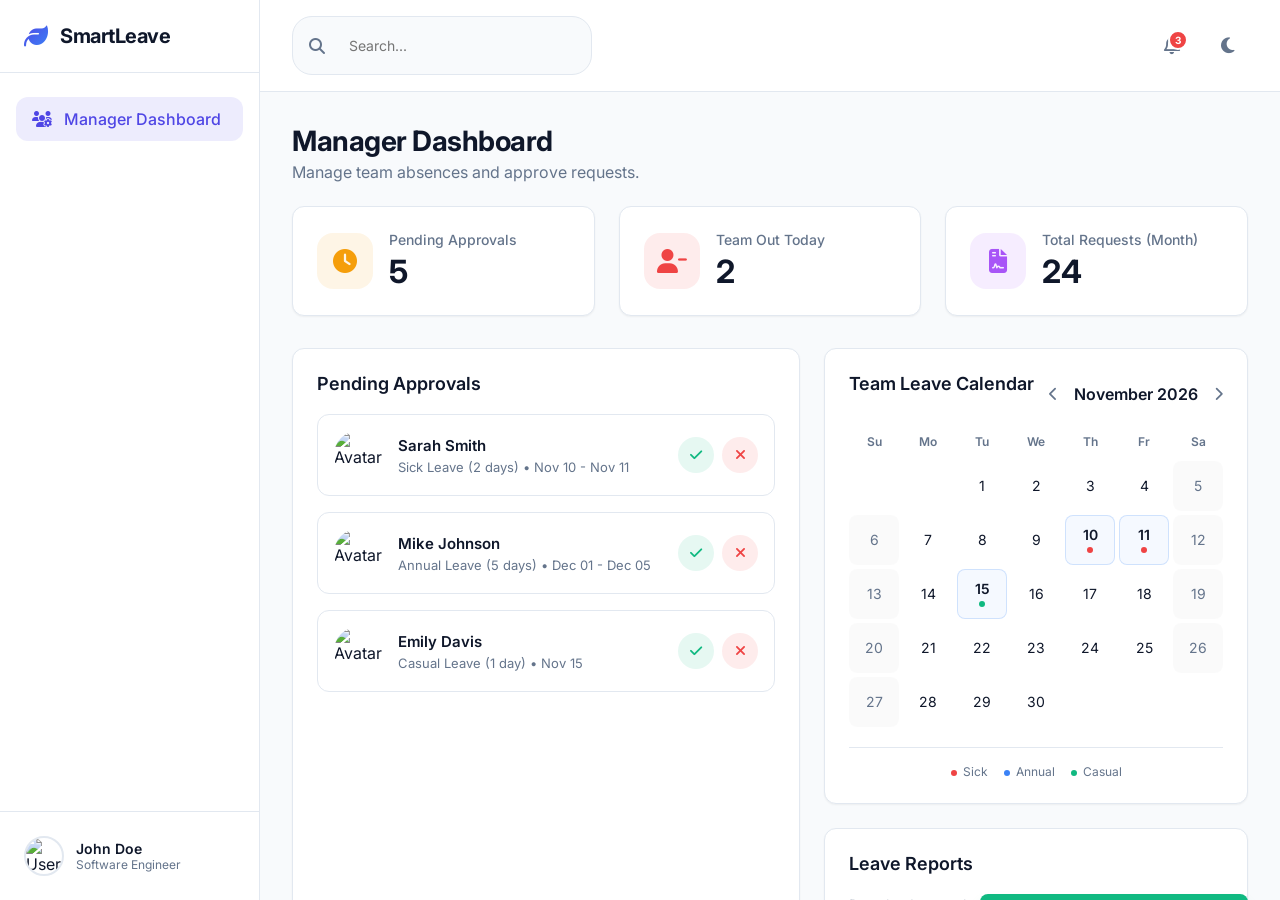
==== index.html @ ad815239 "removed the enployee dashboard" ====
<!DOCTYPE html>
<html lang="en">
<head>
    <meta charset="UTF-8">
    <meta name="viewport" content="width=device-width, initial-scale=1.0">
    <title>Smart Leave Management</title>
    <link href="https://fonts.googleapis.com/css2?family=Inter:wght@300;400;500;600;700&display=swap" rel="stylesheet">
    <link rel="stylesheet" href="https://cdnjs.cloudflare.com/ajax/libs/font-awesome/6.4.0/css/all.min.css">
    <link href="style.css" rel="stylesheet">
</head>
<body>
    <div class="app-container">
        <!-- Sidebar Navigation -->
        <nav class="sidebar">
            <div class="sidebar-header">
                <i class="fa-solid fa-leaf logo-icon"></i>
                <h2>SmartLeave</h2>
            </div>
            <ul class="nav-links">
                <li class="active" data-target="manager-view">
                    <a href="#"><i class="fa-solid fa-users-gear"></i> Manager Dashboard</a>
                </li>
            </ul>
            <div class="user-profile">
                <img src="https://ui-avatars.com/api/?name=John+Doe&background=0D8ABC&color=fff" alt="User Avatar">
                <div class="user-info">
                    <h4>John Doe</h4>
                    <p>Software Engineer</p>
                </div>
            </div>
        </nav>

        <!-- Main Content Area -->
        <main class="main-content">
            <!-- Header -->
            <header class="top-header">
                <div class="search-bar">
                    <i class="fa-solid fa-search"></i>
                    <input type="text" placeholder="Search...">
                </div>
                <div class="header-actions">
                    <button class="icon-btn"><i class="fa-regular fa-bell"></i><span class="badge">3</span></button>
                    <button class="icon-btn theme-toggle" id="theme-toggle"><i class="fa-solid fa-moon"></i></button>
                </div>
            </header>

            <!-- Manager View -->
            <section id="manager-view" class="view-section active">
                <div class="page-title">
                    <h1>Manager Dashboard</h1>
                    <p>Manage team absences and approve requests.</p>
                </div>

                <!-- Stats summary -->
                <div class="balance-cards manager-stats">
                    <div class="card balance-card">
                        <div class="card-icon orange"><i class="fa-solid fa-clock"></i></div>
                        <div class="card-details">
                            <h3>Pending Approvals</h3>
                            <span class="number-stat">5</span>
                        </div>
                    </div>
                    <div class="card balance-card">
                        <div class="card-icon red"><i class="fa-solid fa-user-minus"></i></div>
                        <div class="card-details">
                            <h3>Team Out Today</h3>
                            <span class="number-stat">2</span>
                        </div>
                    </div>
                    <div class="card balance-card">
                        <div class="card-icon purple"><i class="fa-solid fa-file-contract"></i></div>
                        <div class="card-details">
                            <h3>Total Requests (Month)</h3>
                            <span class="number-stat">24</span>
                        </div>
                    </div>
                </div>

                <div class="dashboard-grid manager-grid">
                    <!-- Pending Approvals List -->
                    <div class="card approvals-card">
                        <h2>Pending Approvals</h2>
                        <ul class="approval-list">
                            <li class="approval-item">
                                <div class="requester-info">
                                    <img src="https://ui-avatars.com/api/?name=Sarah+Smith&background=F39C12&color=fff" alt="Avatar">
                                    <div>
                                        <h4>Sarah Smith</h4>
                                        <p>Sick Leave (2 days) • Nov 10 - Nov 11</p>
                                    </div>
                                </div>
                                <div class="action-buttons">
                                    <button class="btn btn-success btn-icon"><i class="fa-solid fa-check"></i></button>
                                    <button class="btn btn-danger btn-icon"><i class="fa-solid fa-xmark"></i></button>
                                </div>
                            </li>
                            <li class="approval-item">
                                <div class="requester-info">
                                    <img src="https://ui-avatars.com/api/?name=Mike+Johnson&background=9B59B6&color=fff" alt="Avatar">
                                    <div>
                                        <h4>Mike Johnson</h4>
                                        <p>Annual Leave (5 days) • Dec 01 - Dec 05</p>
                                    </div>
                                </div>
                                <div class="action-buttons">
                                    <button class="btn btn-success btn-icon"><i class="fa-solid fa-check"></i></button>
                                    <button class="btn btn-danger btn-icon"><i class="fa-solid fa-xmark"></i></button>
                                </div>
                            </li>
                            <li class="approval-item">
                                <div class="requester-info">
                                    <img src="https://ui-avatars.com/api/?name=Emily+Davis&background=E74C3C&color=fff" alt="Avatar">
                                    <div>
                                        <h4>Emily Davis</h4>
                                        <p>Casual Leave (1 day) • Nov 15</p>
                                    </div>
                                </div>
                                <div class="action-buttons">
                                    <button class="btn btn-success btn-icon"><i class="fa-solid fa-check"></i></button>
                                    <button class="btn btn-danger btn-icon"><i class="fa-solid fa-xmark"></i></button>
                                </div>
                            </li>
                        </ul>
                    </div>

                    <!-- Team Calendar & Reports -->
                    <div class="right-column">
                        <!-- Calendar Widget -->
                        <div class="card calendar-card">
                            <div class="card-header">
                                <h2>Team Leave Calendar</h2>
                                <div class="calendar-nav">
                                    <button><i class="fa-solid fa-chevron-left"></i></button>
                                    <span>November 2026</span>
                                    <button><i class="fa-solid fa-chevron-right"></i></button>
                                </div>
                            </div>
                            <div class="calendar-grid">
                                <div class="day-name">Su</div><div class="day-name">Mo</div><div class="day-name">Tu</div>
                                <div class="day-name">We</div><div class="day-name">Th</div><div class="day-name">Fr</div><div class="day-name">Sa</div>
                                <!-- Empty starting days -->
                                <div class="day empty"></div><div class="day empty"></div>
                                <!-- Dates (mocked) -->
                                <div class="day">1</div><div class="day">2</div><div class="day">3</div><div class="day">4</div><div class="day weekend">5</div><div class="day weekend">6</div>
                                <div class="day">7</div><div class="day">8</div><div class="day">9</div>
                                <div class="day has-leave" title="Sarah Smith (Sick)">10<span class="dot red"></span></div>
                                <div class="day has-leave" title="Sarah Smith (Sick)">11<span class="dot red"></span></div>
                                <div class="day weekend">12</div><div class="day weekend">13</div>
                                <div class="day">14</div>
                                <div class="day has-leave" title="Emily Davis (Casual)">15<span class="dot green"></span></div>
                                <div class="day">16</div><div class="day">17</div><div class="day">18</div><div class="day weekend">19</div><div class="day weekend">20</div>
                                <div class="day">21</div><div class="day">22</div><div class="day">23</div><div class="day">24</div><div class="day">25</div><div class="day weekend">26</div><div class="day weekend">27</div>
                                <div class="day">28</div><div class="day">29</div><div class="day">30</div>
                            </div>
                            <div class="calendar-legend">
                                <div><span class="dot red"></span> Sick</div>
                                <div><span class="dot blue"></span> Annual</div>
                                <div><span class="dot green"></span> Casual</div>
                            </div>
                        </div>

                        <!-- Reports Download -->
                        <div class="card reports-card">
                            <h2>Leave Reports</h2>
                            <p class="text-muted">Download team absence records for HR and payroll processing.</p>
                            <div class="report-actions">
                                <button class="btn btn-outline"><i class="fa-solid fa-download"></i> Current Month (CSV)</button>
                                <button class="btn btn-outline"><i class="fa-solid fa-file-pdf"></i> Annual Summary (PDF)</button>
                            </div>
                        </div>
                    </div>
                </div>
            </section>
        </main>
    </div>

    <!-- Notification Toast -->
    <div id="toast" class="toast">
        <div class="toast-content">
            <i class="fa-solid fa-circle-check"></i>
            <span class="toast-message">Leave request submitted!</span>
        </div>
    </div>

    <script src="script.js"></script>
</body>
</html>
---- style.css ----
:root {
    /* Color Palette - Light Mode */
    --primary: #4F46E5; /* Indigo */
    --primary-hover: #4338CA;
    --secondary: #10B981; /* Emerald */
    --bg-main: #F8FAFC; /* Slate 50 */
    --bg-card: #FFFFFF;
    --bg-sidebar: #FFFFFF;
    --text-main: #0F172A; /* Slate 900 */
    --text-muted: #64748B; /* Slate 500 */
    --border-color: #E2E8F0; /* Slate 200 */
    
    /* Semantic Colors */
    --success: #10B981;
    --warning: #F59E0B;
    --danger: #EF4444;
    --info: #3B82F6;

    /* Shadows & Transitions */
    --shadow-sm: 0 1px 2px 0 rgb(0 0 0 / 0.05);
    --shadow-md: 0 4px 6px -1px rgb(0 0 0 / 0.1), 0 2px 4px -2px rgb(0 0 0 / 0.1);
    --shadow-lg: 0 10px 15px -3px rgb(0 0 0 / 0.1), 0 4px 6px -4px rgb(0 0 0 / 0.1);
    --transition: all 0.3s cubic-bezier(0.4, 0, 0.2, 1);
    
    /* Metrics */
    --sidebar-width: 260px;
    --border-radius: 12px;
}

[data-theme="dark"] {
    --bg-main: #0F172A; /* Slate 900 */
    --bg-card: #1E293B; /* Slate 800 */
    --bg-sidebar: #1E293B;
    --text-main: #F8FAFC;
    --text-muted: #94A3B8;
    --border-color: #334155; /* Slate 700 */
    --shadow-md: 0 4px 6px -1px rgb(0 0 0 / 0.3);
}

* {
    margin: 0;
    padding: 0;
    box-sizing: border-box;
    font-family: 'Inter', sans-serif;
}

body {
    background-color: var(--bg-main);
    color: var(--text-main);
    transition: background-color var(--transition), color var(--transition);
    overflow-x: hidden;
}

/* Layout */
.app-container {
    display: flex;
    height: 100vh;
}

/* Sidebar */
.sidebar {
    width: var(--sidebar-width);
    background-color: var(--bg-sidebar);
    border-right: 1px solid var(--border-color);
    display: flex;
    flex-direction: column;
    transition: var(--transition);
    z-index: 10;
}

.sidebar-header {
    padding: 24px;
    display: flex;
    align-items: center;
    gap: 12px;
    border-bottom: 1px solid var(--border-color);
}

.logo-icon {
    font-size: 24px;
    color: var(--primary);
    background: linear-gradient(135deg, var(--primary), var(--info));
    -webkit-background-clip: text;
    -webkit-text-fill-color: transparent;
}

.sidebar-header h2 {
    font-size: 20px;
    font-weight: 700;
    letter-spacing: -0.5px;
}

.nav-links {
    list-style: none;
    padding: 24px 16px;
    flex: 1;
}

.nav-links li {
    margin-bottom: 8px;
}

.nav-links a {
    display: flex;
    align-items: center;
    gap: 12px;
    padding: 12px 16px;
    color: var(--text-muted);
    text-decoration: none;
    border-radius: var(--border-radius);
    font-weight: 500;
    transition: var(--transition);
}

.nav-links li.active a,
.nav-links a:hover {
    background-color: rgba(79, 70, 229, 0.1);
    color: var(--primary);
}

.user-profile {
    padding: 24px;
    border-top: 1px solid var(--border-color);
    display: flex;
    align-items: center;
    gap: 12px;
}

.user-profile img {
    width: 40px;
    height: 40px;
    border-radius: 50%;
    object-fit: cover;
    border: 2px solid var(--border-color);
}

.user-info h4 {
    font-size: 14px;
    font-weight: 600;
}

.user-info p {
    font-size: 12px;
    color: var(--text-muted);
}

/* Main Content Area */
.main-content {
    flex: 1;
    display: flex;
    flex-direction: column;
    overflow-y: auto;
}

/* Header */
.top-header {
    background-color: var(--bg-card);
    padding: 16px 32px;
    display: flex;
    justify-content: space-between;
    align-items: center;
    border-bottom: 1px solid var(--border-color);
    position: sticky;
    top: 0;
    z-index: 5;
}

.search-bar {
    display: flex;
    align-items: center;
    background-color: var(--bg-main);
    padding: 8px 16px;
    border-radius: 20px;
    width: 300px;
    border: 1px solid var(--border-color);
    transition: var(--transition);
}

.search-bar:focus-within {
    border-color: var(--primary);
    box-shadow: 0 0 0 3px rgba(79, 70, 229, 0.1);
}

.search-bar i {
    color: var(--text-muted);
    margin-right: 8px;
}

.search-bar input {
    border: none;
    background: none;
    outline: none;
    width: 100%;
    color: var(--text-main);
}

.header-actions {
    display: flex;
    gap: 16px;
}

.icon-btn {
    background: none;
    border: none;
    color: var(--text-muted);
    font-size: 18px;
    cursor: pointer;
    position: relative;
    width: 40px;
    height: 40px;
    border-radius: 50%;
    transition: var(--transition);
    display: flex;
    justify-content: center;
    align-items: center;
}

.icon-btn:hover {
    background-color: var(--bg-main);
    color: var(--text-main);
}

.badge {
    position: absolute;
    top: 4px;
    right: 4px;
    background-color: var(--danger);
    color: white;
    font-size: 10px;
    font-weight: 700;
    padding: 2px 5px;
    border-radius: 10px;
    border: 2px solid var(--bg-card);
}

/* Sections */
.view-section {
    display: none;
    padding: 32px;
    animation: fadeIn 0.4s ease-out;
}

.view-section.active {
    display: block;
}

@keyframes fadeIn {
    from { opacity: 0; transform: translateY(10px); }
    to { opacity: 1; transform: translateY(0); }
}

.page-title {
    margin-bottom: 24px;
}

.page-title h1 {
    font-size: 28px;
    font-weight: 700;
    margin-bottom: 4px;
    letter-spacing: -0.5px;
}

.page-title p {
    color: var(--text-muted);
}

/* Cards */
.card {
    background-color: var(--bg-card);
    border-radius: var(--border-radius);
    border: 1px solid var(--border-color);
    box-shadow: var(--shadow-sm);
    padding: 24px;
    transition: var(--transition);
}

.card:hover {
    box-shadow: var(--shadow-md);
    transform: translateY(-2px);
}

/* Balance Cards */
.balance-cards {
    display: grid;
    grid-template-columns: repeat(auto-fit, minmax(280px, 1fr));
    gap: 24px;
    margin-bottom: 32px;
}

.balance-card {
    display: flex;
    align-items: center;
    gap: 16px;
}

.card-icon {
    width: 56px;
    height: 56px;
    border-radius: 16px;
    display: flex;
    justify-content: center;
    align-items: center;
    font-size: 24px;
}

.card-icon.blue { background-color: rgba(59, 130, 246, 0.1); color: #3B82F6; }
.card-icon.red { background-color: rgba(239, 68, 68, 0.1); color: #EF4444; }
.card-icon.green { background-color: rgba(16, 185, 129, 0.1); color: #10B981; }
.card-icon.orange { background-color: rgba(245, 158, 11, 0.1); color: #F59E0B; }
.card-icon.purple { background-color: rgba(168, 85, 247, 0.1); color: #A855F7; }

.card-details h3 {
    font-size: 14px;
    color: var(--text-muted);
    font-weight: 500;
    margin-bottom: 4px;
}

.flex-row {
    display: flex;
    align-items: baseline;
    gap: 6px;
}

.days-left {
    font-size: 28px;
    font-weight: 700;
    color: var(--text-main);
}

.days-left span {
    font-size: 14px;
    font-weight: 500;
    color: var(--text-muted);
}

.total-days {
    color: var(--text-muted);
    font-size: 14px;
}

/* Dashboard Grid */
.dashboard-grid {
    display: grid;
    grid-template-columns: 1fr 2fr;
    gap: 24px;
}

.manager-grid {
    grid-template-columns: 1.2fr 1fr;
}

.right-column {
    display: flex;
    flex-direction: column;
    gap: 24px;
}

/* Forms */
.form-group {
    margin-bottom: 16px;
}

.form-row {
    display: flex;
    gap: 16px;
}

.form-group.half {
    flex: 1;
}

label {
    display: block;
    font-size: 14px;
    font-weight: 500;
    margin-bottom: 8px;
    color: var(--text-main);
}

input, select, textarea {
    width: 100%;
    padding: 12px 16px;
    border-radius: 8px;
    border: 1px solid var(--border-color);
    background-color: var(--bg-main);
    color: var(--text-main);
    font-size: 14px;
    transition: var(--transition);
}

input:focus, select:focus, textarea:focus {
    outline: none;
    border-color: var(--primary);
    box-shadow: 0 0 0 3px rgba(79, 70, 229, 0.1);
}

.btn {
    padding: 12px 24px;
    border-radius: 8px;
    font-size: 14px;
    font-weight: 600;
    cursor: pointer;
    transition: var(--transition);
    border: none;
    display: inline-flex;
    align-items: center;
    justify-content: center;
    gap: 8px;
}

.btn-primary {
    background-color: var(--primary);
    color: white;
    width: 100%;
}

.btn-primary:hover {
    background-color: var(--primary-hover);
    transform: translateY(-1px);
    box-shadow: 0 4px 12px rgba(79, 70, 229, 0.2);
}

.btn-outline {
    background-color: transparent;
    border: 1px solid var(--border-color);
    color: var(--text-main);
}

.btn-outline:hover {
    background-color: var(--bg-main);
    border-color: var(--text-muted);
}

.btn-sm {
    padding: 6px 12px;
    font-size: 12px;
}

.btn-icon {
    width: 36px;
    height: 36px;
    padding: 0;
    border-radius: 50%;
}

.btn-success { background-color: rgba(16, 185, 129, 0.1); color: var(--success); }
.btn-success:hover { background-color: var(--success); color: white; }

.btn-danger { background-color: rgba(239, 68, 68, 0.1); color: var(--danger); }
.btn-danger:hover { background-color: var(--danger); color: white; }

/* Tables */
.card-header {
    display: flex;
    justify-content: space-between;
    align-items: center;
    margin-bottom: 20px;
}

.card-header h2, .card h2 {
    font-size: 18px;
    font-weight: 600;
    margin-bottom: 20px;
}

.table-container {
    overflow-x: auto;
}

.data-table {
    width: 100%;
    border-collapse: collapse;
}

.data-table th, .data-table td {
    padding: 14px 16px;
    text-align: left;
    border-bottom: 1px solid var(--border-color);
}

.data-table th {
    font-size: 12px;
    font-weight: 600;
    color: var(--text-muted);
    text-transform: uppercase;
    letter-spacing: 0.5px;
}

.data-table td {
    font-size: 14px;
}

.data-table tr:hover td {
    background-color: var(--bg-main);
}

.data-table tr:last-child td {
    border-bottom: none;
}

.type-indicator {
    display: inline-block;
    width: 8px;
    height: 8px;
    border-radius: 50%;
    margin-right: 8px;
}

.type-indicator.blue { background-color: #3B82F6; }
.type-indicator.green { background-color: #10B981; }
.type-indicator.red { background-color: #EF4444; }

.status-badge {
    padding: 6px 12px;
    border-radius: 20px;
    font-size: 12px;
    font-weight: 600;
}

.status-badge.approved {
    background-color: rgba(16, 185, 129, 0.1);
    color: var(--success);
}

.status-badge.pending {
    background-color: rgba(245, 158, 11, 0.1);
    color: var(--warning);
}

.status-badge.rejected {
    background-color: rgba(239, 68, 68, 0.1);
    color: var(--danger);
}

/* Manager Stats */
.number-stat {
    font-size: 32px;
    font-weight: 700;
    color: var(--text-main);
}

/* Approvals List */
.approval-list {
    list-style: none;
    display: flex;
    flex-direction: column;
    gap: 16px;
}

.approval-item {
    display: flex;
    justify-content: space-between;
    align-items: center;
    padding: 16px;
    border: 1px solid var(--border-color);
    border-radius: var(--border-radius);
    transition: var(--transition);
}

.approval-item:hover {
    border-color: var(--primary);
    background-color: var(--bg-main);
}

.requester-info {
    display: flex;
    align-items: center;
    gap: 16px;
}

.requester-info img {
    width: 48px;
    height: 48px;
    border-radius: 50%;
}

.requester-info h4 {
    font-size: 15px;
    font-weight: 600;
    margin-bottom: 4px;
}

.requester-info p {
    font-size: 13px;
    color: var(--text-muted);
}

.action-buttons {
    display: flex;
    gap: 8px;
}

/* Calendar */
.calendar-nav {
    display: flex;
    align-items: center;
    gap: 16px;
    font-weight: 600;
}

.calendar-nav button {
    background: none;
    border: none;
    color: var(--text-muted);
    cursor: pointer;
    font-size: 14px;
}

.calendar-grid {
    display: grid;
    grid-template-columns: repeat(7, 1fr);
    gap: 4px;
    text-align: center;
    margin-bottom: 20px;
}

.day-name {
    font-size: 12px;
    font-weight: 600;
    color: var(--text-muted);
    padding-bottom: 8px;
}

.day {
    aspect-ratio: 1;
    display: flex;
    flex-direction: column;
    justify-content: center;
    align-items: center;
    font-size: 14px;
    border-radius: 8px;
    cursor: pointer;
    transition: var(--transition);
    border: 1px solid transparent;
}

.day.empty {
    cursor: default;
}

.day:not(.empty):hover {
    background-color: var(--bg-main);
    border-color: var(--border-color);
}

.day.weekend {
    color: var(--text-muted);
    background-color: rgba(0,0,0,0.02);
}

[data-theme="dark"] .day.weekend {
    background-color: rgba(255,255,255,0.02);
}

.day.has-leave {
    background-color: rgba(59, 130, 246, 0.05);
    border-color: rgba(59, 130, 246, 0.2);
    font-weight: 600;
    position: relative;
}

.dot {
    width: 6px;
    height: 6px;
    border-radius: 50%;
    margin-top: 4px;
}

.dot.red { background-color: var(--danger); }
.dot.blue { background-color: var(--info); }
.dot.green { background-color: var(--success); }

.calendar-legend {
    display: flex;
    gap: 16px;
    font-size: 12px;
    color: var(--text-muted);
    justify-content: center;
    padding-top: 16px;
    border-top: 1px solid var(--border-color);
}

.calendar-legend div {
    display: flex;
    align-items: center;
    gap: 6px;
}

/* Reports */
.report-actions {
    display: flex;
    gap: 16px;
    margin-top: 20px;
}

.report-actions .btn {
    flex: 1;
}

.text-muted {
    color: var(--text-muted);
    font-size: 14px;
    line-height: 1.5;
}

/* Toast */
.toast {
    position: fixed;
    bottom: 32px;
    right: 32px;
    background-color: #10B981;
    color: white;
    padding: 16px 24px;
    border-radius: 8px;
    box-shadow: 0 10px 15px -3px rgba(16, 185, 129, 0.3);
    transform: translateY(150%);
    transition: transform 0.3s cubic-bezier(0.68, -0.55, 0.265, 1.55);
    z-index: 1000;
}

.toast.show {
    transform: translateY(0);
}

.toast-content {
    display: flex;
    align-items: center;
    gap: 12px;
    font-weight: 500;
}

/* Responsive */
@media (max-width: 1024px) {
    .dashboard-grid, .manager-grid {
        grid-template-columns: 1fr;
    }
}

@media (max-width: 768px) {
    .sidebar {
        position: absolute;
        transform: translateX(-100%);
    }
    .app-container {
        flex-direction: column;
    }
    .main-content {
        width: 100%;
    }
}
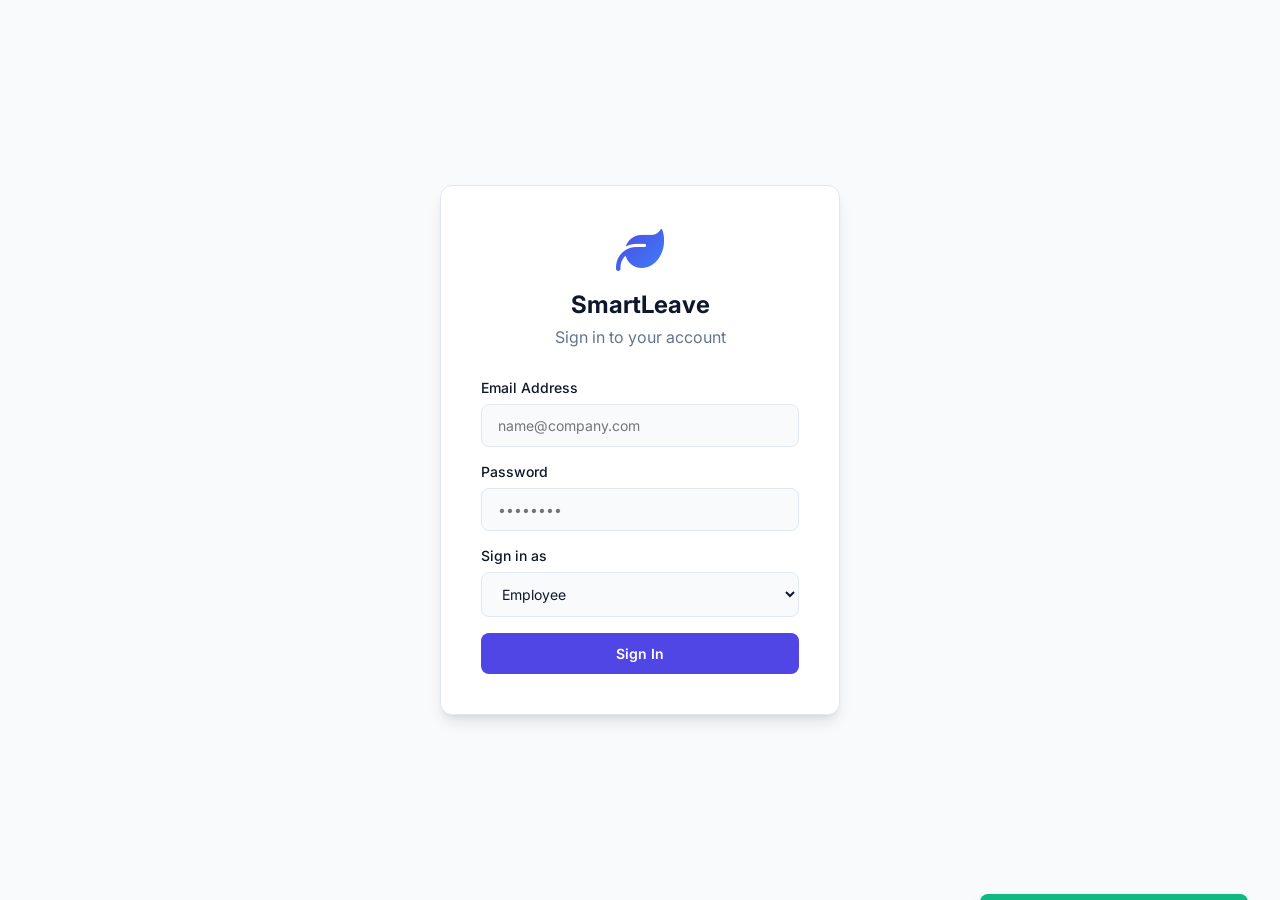
==== commit 5eb60d75: "commit login" ====
--- a/index.html
+++ b/index.html
@@ -1,5 +1,6 @@
 <!DOCTYPE html>
 <html lang="en">
+
 <head>
     <meta charset="UTF-8">
     <meta name="viewport" content="width=device-width, initial-scale=1.0">
@@ -8,8 +9,38 @@
     <link rel="stylesheet" href="https://cdnjs.cloudflare.com/ajax/libs/font-awesome/6.4.0/css/all.min.css">
     <link href="style.css" rel="stylesheet">
 </head>
+
 <body>
-    <div class="app-container">
+    <!-- Login Page -->
+    <div id="auth-wrapper" class="auth-wrapper">
+        <div class="auth-card">
+            <div class="auth-header">
+                <i class="fa-solid fa-leaf logo-icon"></i>
+                <h2>SmartLeave</h2>
+                <p>Sign in to your account</p>
+            </div>
+            <form id="login-form">
+                <div class="form-group">
+                    <label for="email">Email Address</label>
+                    <input type="email" id="email" placeholder="name@company.com" required>
+                </div>
+                <div class="form-group">
+                    <label for="password">Password</label>
+                    <input type="password" id="password" placeholder="••••••••" required>
+                </div>
+                <div class="form-group">
+                    <label for="role">Sign in as</label>
+                    <select id="role" required>
+                        <option value="employee">Employee</option>
+                        <option value="manager">Manager</option>
+                    </select>
+                </div>
+                <button type="submit" class="btn btn-primary">Sign In</button>
+            </form>
+        </div>
+    </div>
+
+    <div class="app-container" id="app-wrapper" style="display: none;">
         <!-- Sidebar Navigation -->
         <nav class="sidebar">
             <div class="sidebar-header">
@@ -17,16 +48,23 @@
                 <h2>SmartLeave</h2>
             </div>
             <ul class="nav-links">
-                <li class="active" data-target="manager-view">
+                <li id="nav-employee" data-target="employee-view" style="display: none;">
+                    <a href="#"><i class="fa-solid fa-user"></i> Employee Dashboard</a>
+                </li>
+                <li id="nav-manager" data-target="manager-view" style="display: none;">
                     <a href="#"><i class="fa-solid fa-users-gear"></i> Manager Dashboard</a>
                 </li>
             </ul>
             <div class="user-profile">
-                <img src="https://ui-avatars.com/api/?name=John+Doe&background=0D8ABC&color=fff" alt="User Avatar">
+                <img src="https://ui-avatars.com/api/?name=User&background=0D8ABC&color=fff" alt="User Avatar"
+                    id="user-avatar">
+
                 <div class="user-info">
-                    <h4>John Doe</h4>
-                    <p>Software Engineer</p>
-                </div>
+                    <h4 id="user-name">User Name</h4>
+                    <p id="user-role">Role</p>
+                </div>
+                <button class="icon-btn" id="logout-btn" title="Logout"><i
+                        class="fa-solid fa-right-from-bracket"></i></button>
             </div>
         </nav>
 
@@ -44,8 +82,120 @@
                 </div>
             </header>
 
+            <!-- Employee View -->
+            <section id="employee-view" class="view-section">
+                <div class="page-title">
+                    <h1>Employee Dashboard</h1>
+                    <p>Overview of your leave balances and history.</p>
+                </div>
+
+                <!-- Stats summary -->
+                <div class="balance-cards">
+                    <div class="card balance-card">
+                        <div class="card-icon green"><i class="fa-solid fa-plane"></i></div>
+                        <div class="card-details">
+                            <h3>Annual Leave</h3>
+                            <div class="flex-row">
+                                <span class="days-left">12<span>d</span></span>
+                                <span class="total-days">/ 20</span>
+                            </div>
+                        </div>
+                    </div>
+                    <div class="card balance-card">
+                        <div class="card-icon red"><i class="fa-solid fa-briefcase-medical"></i></div>
+                        <div class="card-details">
+                            <h3>Sick Leave</h3>
+                            <div class="flex-row">
+                                <span class="days-left">5<span>d</span></span>
+                                <span class="total-days">/ 10</span>
+                            </div>
+                        </div>
+                    </div>
+                    <div class="card balance-card">
+                        <div class="card-icon blue"><i class="fa-solid fa-mug-hot"></i></div>
+                        <div class="card-details">
+                            <h3>Casual Leave</h3>
+                            <div class="flex-row">
+                                <span class="days-left">3<span>d</span></span>
+                                <span class="total-days">/ 5</span>
+                            </div>
+                        </div>
+                    </div>
+                </div>
+
+                <div class="dashboard-grid">
+                    <!-- Apply Leave Form -->
+                    <div class="card apply-card">
+                        <h2>Apply Leave</h2>
+                        <form id="apply-leave-form">
+                            <div class="form-group">
+                                <label for="leave-type">Leave Type</label>
+                                <select id="leave-type" required>
+                                    <option value="Annual">Annual Leave</option>
+                                    <option value="Sick">Sick Leave</option>
+                                    <option value="Casual">Casual Leave</option>
+                                </select>
+                            </div>
+                            <div class="form-row">
+                                <div class="form-group half">
+                                    <label for="date-from">From</label>
+                                    <input type="date" id="date-from" required>
+                                </div>
+                                <div class="form-group half">
+                                    <label for="date-to">To</label>
+                                    <input type="date" id="date-to" required>
+                                </div>
+                            </div>
+                            <div class="form-group">
+                                <label for="leave-reason">Reason</label>
+                                <textarea id="leave-reason" rows="3" placeholder="Brief reason for leave..."
+                                    required></textarea>
+                            </div>
+                            <button type="submit" class="btn btn-primary">Submit Application</button>
+                        </form>
+                    </div>
+
+                    <!-- Leave History -->
+                    <div class="card history-card">
+                        <h2>Leave History</h2>
+                        <div class="table-container">
+                            <table class="data-table">
+                                <thead>
+                                    <tr>
+                                        <th>Type</th>
+                                        <th>Duration</th>
+                                        <th>Dates</th>
+                                        <th>Status</th>
+                                    </tr>
+                                </thead>
+                                <tbody>
+                                    <tr>
+                                        <td><span class="type-indicator green"></span> Annual</td>
+                                        <td>2 days</td>
+                                        <td>Oct 15 - Oct 16, 2026</td>
+                                        <td><span class="status-badge approved">Approved</span></td>
+                                    </tr>
+                                    <tr>
+                                        <td><span class="type-indicator red"></span> Sick</td>
+                                        <td>1 day</td>
+                                        <td>Sep 05, 2026</td>
+                                        <td><span class="status-badge approved">Approved</span></td>
+                                    </tr>
+                                    <tr>
+                                        <td><span class="type-indicator blue"></span> Casual</td>
+                                        <td>3 days</td>
+                                        <td>Aug 20 - Aug 22, 2026</td>
+                                        <td><span class="status-badge rejected">Rejected</span></td>
+                                    </tr>
+                                </tbody>
+                            </table>
+                        </div>
+                    </div>
+                </div>
+            </section>
+
             <!-- Manager View -->
-            <section id="manager-view" class="view-section active">
+            <section id="manager-view" class="view-section">
                 <div class="page-title">
                     <h1>Manager Dashboard</h1>
                     <p>Manage team absences and approve requests.</p>
@@ -83,7 +233,8 @@
                         <ul class="approval-list">
                             <li class="approval-item">
                                 <div class="requester-info">
-                                    <img src="https://ui-avatars.com/api/?name=Sarah+Smith&background=F39C12&color=fff" alt="Avatar">
+                                    <img src="https://ui-avatars.com/api/?name=Sarah+Smith&background=F39C12&color=fff"
+                                        alt="Avatar">
                                     <div>
                                         <h4>Sarah Smith</h4>
                                         <p>Sick Leave (2 days) • Nov 10 - Nov 11</p>
@@ -96,7 +247,8 @@
                             </li>
                             <li class="approval-item">
                                 <div class="requester-info">
-                                    <img src="https://ui-avatars.com/api/?name=Mike+Johnson&background=9B59B6&color=fff" alt="Avatar">
+                                    <img src="https://ui-avatars.com/api/?name=Mike+Johnson&background=9B59B6&color=fff"
+                                        alt="Avatar">
                                     <div>
                                         <h4>Mike Johnson</h4>
                                         <p>Annual Leave (5 days) • Dec 01 - Dec 05</p>
@@ -109,7 +261,8 @@
                             </li>
                             <li class="approval-item">
                                 <div class="requester-info">
-                                    <img src="https://ui-avatars.com/api/?name=Emily+Davis&background=E74C3C&color=fff" alt="Avatar">
+                                    <img src="https://ui-avatars.com/api/?name=Emily+Davis&background=E74C3C&color=fff"
+                                        alt="Avatar">
                                     <div>
                                         <h4>Emily Davis</h4>
                                         <p>Casual Leave (1 day) • Nov 15</p>
@@ -136,21 +289,50 @@
                                 </div>
                             </div>
                             <div class="calendar-grid">
-                                <div class="day-name">Su</div><div class="day-name">Mo</div><div class="day-name">Tu</div>
-                                <div class="day-name">We</div><div class="day-name">Th</div><div class="day-name">Fr</div><div class="day-name">Sa</div>
+                                <div class="day-name">Su</div>
+                                <div class="day-name">Mo</div>
+                                <div class="day-name">Tu</div>
+                                <div class="day-name">We</div>
+                                <div class="day-name">Th</div>
+                                <div class="day-name">Fr</div>
+                                <div class="day-name">Sa</div>
                                 <!-- Empty starting days -->
-                                <div class="day empty"></div><div class="day empty"></div>
+                                <div class="day empty"></div>
+                                <div class="day empty"></div>
                                 <!-- Dates (mocked) -->
-                                <div class="day">1</div><div class="day">2</div><div class="day">3</div><div class="day">4</div><div class="day weekend">5</div><div class="day weekend">6</div>
-                                <div class="day">7</div><div class="day">8</div><div class="day">9</div>
-                                <div class="day has-leave" title="Sarah Smith (Sick)">10<span class="dot red"></span></div>
-                                <div class="day has-leave" title="Sarah Smith (Sick)">11<span class="dot red"></span></div>
-                                <div class="day weekend">12</div><div class="day weekend">13</div>
+                                <div class="day">1</div>
+                                <div class="day">2</div>
+                                <div class="day">3</div>
+                                <div class="day">4</div>
+                                <div class="day weekend">5</div>
+                                <div class="day weekend">6</div>
+                                <div class="day">7</div>
+                                <div class="day">8</div>
+                                <div class="day">9</div>
+                                <div class="day has-leave" title="Sarah Smith (Sick)">10<span class="dot red"></span>
+                                </div>
+                                <div class="day has-leave" title="Sarah Smith (Sick)">11<span class="dot red"></span>
+                                </div>
+                                <div class="day weekend">12</div>
+                                <div class="day weekend">13</div>
                                 <div class="day">14</div>
-                                <div class="day has-leave" title="Emily Davis (Casual)">15<span class="dot green"></span></div>
-                                <div class="day">16</div><div class="day">17</div><div class="day">18</div><div class="day weekend">19</div><div class="day weekend">20</div>
-                                <div class="day">21</div><div class="day">22</div><div class="day">23</div><div class="day">24</div><div class="day">25</div><div class="day weekend">26</div><div class="day weekend">27</div>
-                                <div class="day">28</div><div class="day">29</div><div class="day">30</div>
+                                <div class="day has-leave" title="Emily Davis (Casual)">15<span
+                                        class="dot green"></span></div>
+                                <div class="day">16</div>
+                                <div class="day">17</div>
+                                <div class="day">18</div>
+                                <div class="day weekend">19</div>
+                                <div class="day weekend">20</div>
+                                <div class="day">21</div>
+                                <div class="day">22</div>
+                                <div class="day">23</div>
+                                <div class="day">24</div>
+                                <div class="day">25</div>
+                                <div class="day weekend">26</div>
+                                <div class="day weekend">27</div>
+                                <div class="day">28</div>
+                                <div class="day">29</div>
+                                <div class="day">30</div>
                             </div>
                             <div class="calendar-legend">
                                 <div><span class="dot red"></span> Sick</div>
@@ -164,8 +346,10 @@
                             <h2>Leave Reports</h2>
                             <p class="text-muted">Download team absence records for HR and payroll processing.</p>
                             <div class="report-actions">
-                                <button class="btn btn-outline"><i class="fa-solid fa-download"></i> Current Month (CSV)</button>
-                                <button class="btn btn-outline"><i class="fa-solid fa-file-pdf"></i> Annual Summary (PDF)</button>
+                                <button class="btn btn-outline"><i class="fa-solid fa-download"></i> Current Month
+                                    (CSV)</button>
+                                <button class="btn btn-outline"><i class="fa-solid fa-file-pdf"></i> Annual Summary
+                                    (PDF)</button>
                             </div>
                         </div>
                     </div>
@@ -184,4 +368,5 @@
 
     <script src="script.js"></script>
 </body>
-</html>
+
+</html>
--- a/style.css
+++ b/style.css
@@ -1,15 +1,21 @@
 :root {
     /* Color Palette - Light Mode */
-    --primary: #4F46E5; /* Indigo */
+    --primary: #4F46E5;
+    /* Indigo */
     --primary-hover: #4338CA;
-    --secondary: #10B981; /* Emerald */
-    --bg-main: #F8FAFC; /* Slate 50 */
+    --secondary: #10B981;
+    /* Emerald */
+    --bg-main: #F8FAFC;
+    /* Slate 50 */
     --bg-card: #FFFFFF;
     --bg-sidebar: #FFFFFF;
-    --text-main: #0F172A; /* Slate 900 */
-    --text-muted: #64748B; /* Slate 500 */
-    --border-color: #E2E8F0; /* Slate 200 */
-    
+    --text-main: #0F172A;
+    /* Slate 900 */
+    --text-muted: #64748B;
+    /* Slate 500 */
+    --border-color: #E2E8F0;
+    /* Slate 200 */
+
     /* Semantic Colors */
     --success: #10B981;
     --warning: #F59E0B;
@@ -21,19 +27,22 @@
     --shadow-md: 0 4px 6px -1px rgb(0 0 0 / 0.1), 0 2px 4px -2px rgb(0 0 0 / 0.1);
     --shadow-lg: 0 10px 15px -3px rgb(0 0 0 / 0.1), 0 4px 6px -4px rgb(0 0 0 / 0.1);
     --transition: all 0.3s cubic-bezier(0.4, 0, 0.2, 1);
-    
+
     /* Metrics */
     --sidebar-width: 260px;
     --border-radius: 12px;
 }
 
 [data-theme="dark"] {
-    --bg-main: #0F172A; /* Slate 900 */
-    --bg-card: #1E293B; /* Slate 800 */
+    --bg-main: #0F172A;
+    /* Slate 900 */
+    --bg-card: #1E293B;
+    /* Slate 800 */
     --bg-sidebar: #1E293B;
     --text-main: #F8FAFC;
     --text-muted: #94A3B8;
-    --border-color: #334155; /* Slate 700 */
+    --border-color: #334155;
+    /* Slate 700 */
     --shadow-md: 0 4px 6px -1px rgb(0 0 0 / 0.3);
 }
 
@@ -57,6 +66,47 @@
     height: 100vh;
 }
 
+/* Auth Wrapper */
+.auth-wrapper {
+    display: flex;
+    justify-content: center;
+    align-items: center;
+    height: 100vh;
+    width: 100vw;
+    background-color: var(--bg-main);
+    padding: 24px;
+}
+
+.auth-card {
+    background-color: var(--bg-card);
+    border-radius: var(--border-radius);
+    padding: 40px;
+    width: 100%;
+    max-width: 400px;
+    box-shadow: var(--shadow-lg);
+    border: 1px solid var(--border-color);
+}
+
+.auth-header {
+    text-align: center;
+    margin-bottom: 32px;
+}
+
+.auth-header .logo-icon {
+    font-size: 48px;
+    margin-bottom: 16px;
+}
+
+.auth-header h2 {
+    font-size: 24px;
+    font-weight: 700;
+    margin-bottom: 8px;
+}
+
+.auth-header p {
+    color: var(--text-muted);
+}
+
 /* Sidebar */
 .sidebar {
     width: var(--sidebar-width);
@@ -81,6 +131,7 @@
     color: var(--primary);
     background: linear-gradient(135deg, var(--primary), var(--info));
     -webkit-background-clip: text;
+    background-clip: text;
     -webkit-text-fill-color: transparent;
 }
 
@@ -245,8 +296,15 @@
 }
 
 @keyframes fadeIn {
-    from { opacity: 0; transform: translateY(10px); }
-    to { opacity: 1; transform: translateY(0); }
+    from {
+        opacity: 0;
+        transform: translateY(10px);
+    }
+
+    to {
+        opacity: 1;
+        transform: translateY(0);
+    }
 }
 
 .page-title {
@@ -303,11 +361,30 @@
     font-size: 24px;
 }
 
-.card-icon.blue { background-color: rgba(59, 130, 246, 0.1); color: #3B82F6; }
-.card-icon.red { background-color: rgba(239, 68, 68, 0.1); color: #EF4444; }
-.card-icon.green { background-color: rgba(16, 185, 129, 0.1); color: #10B981; }
-.card-icon.orange { background-color: rgba(245, 158, 11, 0.1); color: #F59E0B; }
-.card-icon.purple { background-color: rgba(168, 85, 247, 0.1); color: #A855F7; }
+.card-icon.blue {
+    background-color: rgba(59, 130, 246, 0.1);
+    color: #3B82F6;
+}
+
+.card-icon.red {
+    background-color: rgba(239, 68, 68, 0.1);
+    color: #EF4444;
+}
+
+.card-icon.green {
+    background-color: rgba(16, 185, 129, 0.1);
+    color: #10B981;
+}
+
+.card-icon.orange {
+    background-color: rgba(245, 158, 11, 0.1);
+    color: #F59E0B;
+}
+
+.card-icon.purple {
+    background-color: rgba(168, 85, 247, 0.1);
+    color: #A855F7;
+}
 
 .card-details h3 {
     font-size: 14px;
@@ -378,7 +455,9 @@
     color: var(--text-main);
 }
 
-input, select, textarea {
+input,
+select,
+textarea {
     width: 100%;
     padding: 12px 16px;
     border-radius: 8px;
@@ -389,7 +468,9 @@
     transition: var(--transition);
 }
 
-input:focus, select:focus, textarea:focus {
+input:focus,
+select:focus,
+textarea:focus {
     outline: none;
     border-color: var(--primary);
     box-shadow: 0 0 0 3px rgba(79, 70, 229, 0.1);
@@ -444,11 +525,25 @@
     border-radius: 50%;
 }
 
-.btn-success { background-color: rgba(16, 185, 129, 0.1); color: var(--success); }
-.btn-success:hover { background-color: var(--success); color: white; }
-
-.btn-danger { background-color: rgba(239, 68, 68, 0.1); color: var(--danger); }
-.btn-danger:hover { background-color: var(--danger); color: white; }
+.btn-success {
+    background-color: rgba(16, 185, 129, 0.1);
+    color: var(--success);
+}
+
+.btn-success:hover {
+    background-color: var(--success);
+    color: white;
+}
+
+.btn-danger {
+    background-color: rgba(239, 68, 68, 0.1);
+    color: var(--danger);
+}
+
+.btn-danger:hover {
+    background-color: var(--danger);
+    color: white;
+}
 
 /* Tables */
 .card-header {
@@ -458,7 +553,8 @@
     margin-bottom: 20px;
 }
 
-.card-header h2, .card h2 {
+.card-header h2,
+.card h2 {
     font-size: 18px;
     font-weight: 600;
     margin-bottom: 20px;
@@ -473,7 +569,8 @@
     border-collapse: collapse;
 }
 
-.data-table th, .data-table td {
+.data-table th,
+.data-table td {
     padding: 14px 16px;
     text-align: left;
     border-bottom: 1px solid var(--border-color);
@@ -507,9 +604,17 @@
     margin-right: 8px;
 }
 
-.type-indicator.blue { background-color: #3B82F6; }
-.type-indicator.green { background-color: #10B981; }
-.type-indicator.red { background-color: #EF4444; }
+.type-indicator.blue {
+    background-color: #3B82F6;
+}
+
+.type-indicator.green {
+    background-color: #10B981;
+}
+
+.type-indicator.red {
+    background-color: #EF4444;
+}
 
 .status-badge {
     padding: 6px 12px;
@@ -646,11 +751,11 @@
 
 .day.weekend {
     color: var(--text-muted);
-    background-color: rgba(0,0,0,0.02);
+    background-color: rgba(0, 0, 0, 0.02);
 }
 
 [data-theme="dark"] .day.weekend {
-    background-color: rgba(255,255,255,0.02);
+    background-color: rgba(255, 255, 255, 0.02);
 }
 
 .day.has-leave {
@@ -667,9 +772,17 @@
     margin-top: 4px;
 }
 
-.dot.red { background-color: var(--danger); }
-.dot.blue { background-color: var(--info); }
-.dot.green { background-color: var(--success); }
+.dot.red {
+    background-color: var(--danger);
+}
+
+.dot.blue {
+    background-color: var(--info);
+}
+
+.dot.green {
+    background-color: var(--success);
+}
 
 .calendar-legend {
     display: flex;
@@ -732,7 +845,9 @@
 
 /* Responsive */
 @media (max-width: 1024px) {
-    .dashboard-grid, .manager-grid {
+
+    .dashboard-grid,
+    .manager-grid {
         grid-template-columns: 1fr;
     }
 }
@@ -742,10 +857,12 @@
         position: absolute;
         transform: translateX(-100%);
     }
+
     .app-container {
         flex-direction: column;
     }
+
     .main-content {
         width: 100%;
     }
-}
+}
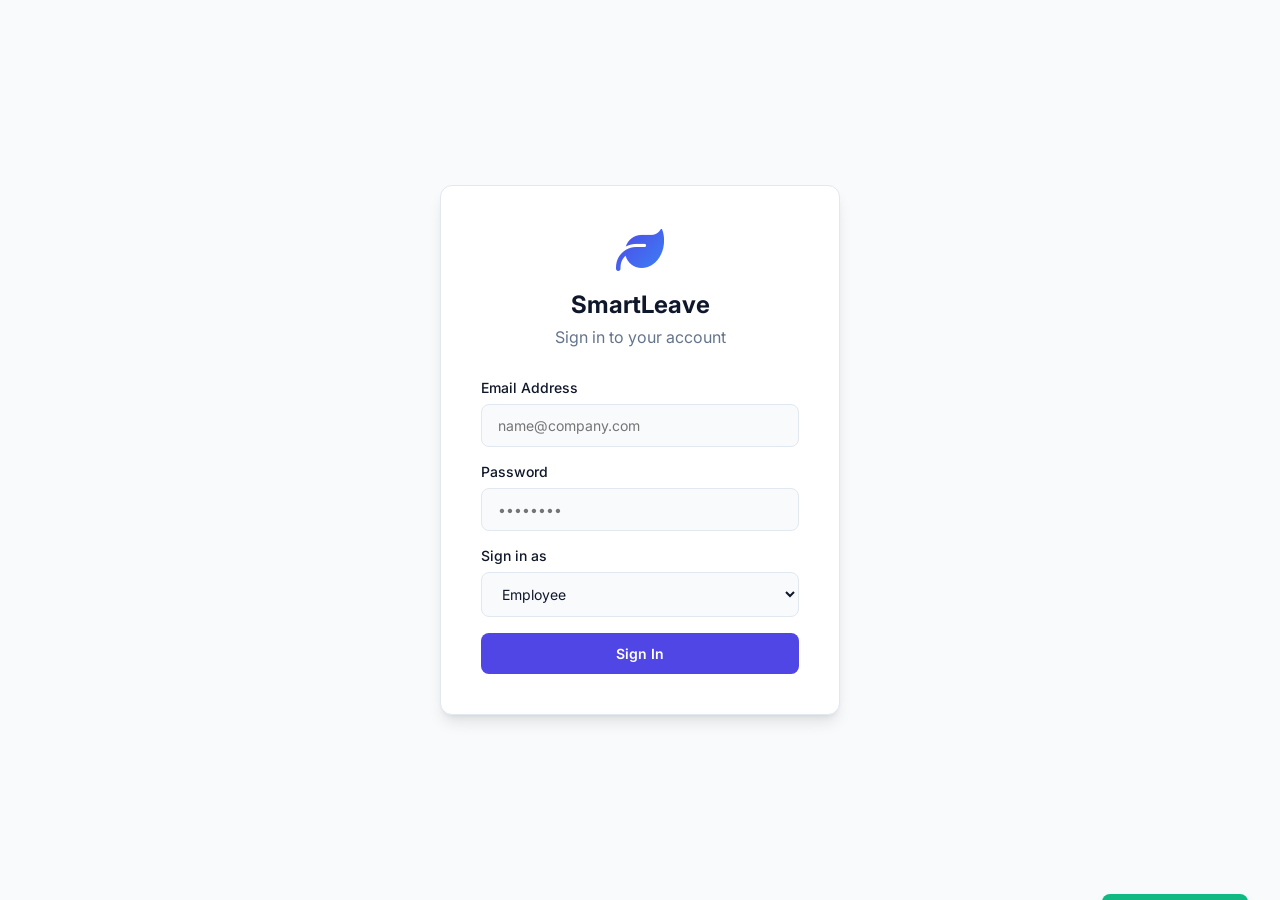
==== commit c63c1d5a: "push changes" ====
--- a/index.html
+++ b/index.html
@@ -4,7 +4,7 @@
 <head>
     <meta charset="UTF-8">
     <meta name="viewport" content="width=device-width, initial-scale=1.0">
-    <title>Smart Leave Management</title>
+    <title>Smart Leave Management - Login</title>
     <link href="https://fonts.googleapis.com/css2?family=Inter:wght@300;400;500;600;700&display=swap" rel="stylesheet">
     <link rel="stylesheet" href="https://cdnjs.cloudflare.com/ajax/libs/font-awesome/6.4.0/css/all.min.css">
     <link href="style.css" rel="stylesheet">
@@ -40,333 +40,15 @@
         </div>
     </div>
 
-    <div class="app-container" id="app-wrapper" style="display: none;">
-        <!-- Sidebar Navigation -->
-        <nav class="sidebar">
-            <div class="sidebar-header">
-                <i class="fa-solid fa-leaf logo-icon"></i>
-                <h2>SmartLeave</h2>
-            </div>
-            <ul class="nav-links">
-                <li id="nav-employee" data-target="employee-view" style="display: none;">
-                    <a href="#"><i class="fa-solid fa-user"></i> Employee Dashboard</a>
-                </li>
-                <li id="nav-manager" data-target="manager-view" style="display: none;">
-                    <a href="#"><i class="fa-solid fa-users-gear"></i> Manager Dashboard</a>
-                </li>
-            </ul>
-            <div class="user-profile">
-                <img src="https://ui-avatars.com/api/?name=User&background=0D8ABC&color=fff" alt="User Avatar"
-                    id="user-avatar">
-
-                <div class="user-info">
-                    <h4 id="user-name">User Name</h4>
-                    <p id="user-role">Role</p>
-                </div>
-                <button class="icon-btn" id="logout-btn" title="Logout"><i
-                        class="fa-solid fa-right-from-bracket"></i></button>
-            </div>
-        </nav>
-
-        <!-- Main Content Area -->
-        <main class="main-content">
-            <!-- Header -->
-            <header class="top-header">
-                <div class="search-bar">
-                    <i class="fa-solid fa-search"></i>
-                    <input type="text" placeholder="Search...">
-                </div>
-                <div class="header-actions">
-                    <button class="icon-btn"><i class="fa-regular fa-bell"></i><span class="badge">3</span></button>
-                    <button class="icon-btn theme-toggle" id="theme-toggle"><i class="fa-solid fa-moon"></i></button>
-                </div>
-            </header>
-
-            <!-- Employee View -->
-            <section id="employee-view" class="view-section">
-                <div class="page-title">
-                    <h1>Employee Dashboard</h1>
-                    <p>Overview of your leave balances and history.</p>
-                </div>
-
-                <!-- Stats summary -->
-                <div class="balance-cards">
-                    <div class="card balance-card">
-                        <div class="card-icon green"><i class="fa-solid fa-plane"></i></div>
-                        <div class="card-details">
-                            <h3>Annual Leave</h3>
-                            <div class="flex-row">
-                                <span class="days-left">12<span>d</span></span>
-                                <span class="total-days">/ 20</span>
-                            </div>
-                        </div>
-                    </div>
-                    <div class="card balance-card">
-                        <div class="card-icon red"><i class="fa-solid fa-briefcase-medical"></i></div>
-                        <div class="card-details">
-                            <h3>Sick Leave</h3>
-                            <div class="flex-row">
-                                <span class="days-left">5<span>d</span></span>
-                                <span class="total-days">/ 10</span>
-                            </div>
-                        </div>
-                    </div>
-                    <div class="card balance-card">
-                        <div class="card-icon blue"><i class="fa-solid fa-mug-hot"></i></div>
-                        <div class="card-details">
-                            <h3>Casual Leave</h3>
-                            <div class="flex-row">
-                                <span class="days-left">3<span>d</span></span>
-                                <span class="total-days">/ 5</span>
-                            </div>
-                        </div>
-                    </div>
-                </div>
-
-                <div class="dashboard-grid">
-                    <!-- Apply Leave Form -->
-                    <div class="card apply-card">
-                        <h2>Apply Leave</h2>
-                        <form id="apply-leave-form">
-                            <div class="form-group">
-                                <label for="leave-type">Leave Type</label>
-                                <select id="leave-type" required>
-                                    <option value="Annual">Annual Leave</option>
-                                    <option value="Sick">Sick Leave</option>
-                                    <option value="Casual">Casual Leave</option>
-                                </select>
-                            </div>
-                            <div class="form-row">
-                                <div class="form-group half">
-                                    <label for="date-from">From</label>
-                                    <input type="date" id="date-from" required>
-                                </div>
-                                <div class="form-group half">
-                                    <label for="date-to">To</label>
-                                    <input type="date" id="date-to" required>
-                                </div>
-                            </div>
-                            <div class="form-group">
-                                <label for="leave-reason">Reason</label>
-                                <textarea id="leave-reason" rows="3" placeholder="Brief reason for leave..."
-                                    required></textarea>
-                            </div>
-                            <button type="submit" class="btn btn-primary">Submit Application</button>
-                        </form>
-                    </div>
-
-                    <!-- Leave History -->
-                    <div class="card history-card">
-                        <h2>Leave History</h2>
-                        <div class="table-container">
-                            <table class="data-table">
-                                <thead>
-                                    <tr>
-                                        <th>Type</th>
-                                        <th>Duration</th>
-                                        <th>Dates</th>
-                                        <th>Status</th>
-                                    </tr>
-                                </thead>
-                                <tbody>
-                                    <tr>
-                                        <td><span class="type-indicator green"></span> Annual</td>
-                                        <td>2 days</td>
-                                        <td>Oct 15 - Oct 16, 2026</td>
-                                        <td><span class="status-badge approved">Approved</span></td>
-                                    </tr>
-                                    <tr>
-                                        <td><span class="type-indicator red"></span> Sick</td>
-                                        <td>1 day</td>
-                                        <td>Sep 05, 2026</td>
-                                        <td><span class="status-badge approved">Approved</span></td>
-                                    </tr>
-                                    <tr>
-                                        <td><span class="type-indicator blue"></span> Casual</td>
-                                        <td>3 days</td>
-                                        <td>Aug 20 - Aug 22, 2026</td>
-                                        <td><span class="status-badge rejected">Rejected</span></td>
-                                    </tr>
-                                </tbody>
-                            </table>
-                        </div>
-                    </div>
-                </div>
-            </section>
-
-            <!-- Manager View -->
-            <section id="manager-view" class="view-section">
-                <div class="page-title">
-                    <h1>Manager Dashboard</h1>
-                    <p>Manage team absences and approve requests.</p>
-                </div>
-
-                <!-- Stats summary -->
-                <div class="balance-cards manager-stats">
-                    <div class="card balance-card">
-                        <div class="card-icon orange"><i class="fa-solid fa-clock"></i></div>
-                        <div class="card-details">
-                            <h3>Pending Approvals</h3>
-                            <span class="number-stat">5</span>
-                        </div>
-                    </div>
-                    <div class="card balance-card">
-                        <div class="card-icon red"><i class="fa-solid fa-user-minus"></i></div>
-                        <div class="card-details">
-                            <h3>Team Out Today</h3>
-                            <span class="number-stat">2</span>
-                        </div>
-                    </div>
-                    <div class="card balance-card">
-                        <div class="card-icon purple"><i class="fa-solid fa-file-contract"></i></div>
-                        <div class="card-details">
-                            <h3>Total Requests (Month)</h3>
-                            <span class="number-stat">24</span>
-                        </div>
-                    </div>
-                </div>
-
-                <div class="dashboard-grid manager-grid">
-                    <!-- Pending Approvals List -->
-                    <div class="card approvals-card">
-                        <h2>Pending Approvals</h2>
-                        <ul class="approval-list">
-                            <li class="approval-item">
-                                <div class="requester-info">
-                                    <img src="https://ui-avatars.com/api/?name=Sarah+Smith&background=F39C12&color=fff"
-                                        alt="Avatar">
-                                    <div>
-                                        <h4>Sarah Smith</h4>
-                                        <p>Sick Leave (2 days) • Nov 10 - Nov 11</p>
-                                    </div>
-                                </div>
-                                <div class="action-buttons">
-                                    <button class="btn btn-success btn-icon"><i class="fa-solid fa-check"></i></button>
-                                    <button class="btn btn-danger btn-icon"><i class="fa-solid fa-xmark"></i></button>
-                                </div>
-                            </li>
-                            <li class="approval-item">
-                                <div class="requester-info">
-                                    <img src="https://ui-avatars.com/api/?name=Mike+Johnson&background=9B59B6&color=fff"
-                                        alt="Avatar">
-                                    <div>
-                                        <h4>Mike Johnson</h4>
-                                        <p>Annual Leave (5 days) • Dec 01 - Dec 05</p>
-                                    </div>
-                                </div>
-                                <div class="action-buttons">
-                                    <button class="btn btn-success btn-icon"><i class="fa-solid fa-check"></i></button>
-                                    <button class="btn btn-danger btn-icon"><i class="fa-solid fa-xmark"></i></button>
-                                </div>
-                            </li>
-                            <li class="approval-item">
-                                <div class="requester-info">
-                                    <img src="https://ui-avatars.com/api/?name=Emily+Davis&background=E74C3C&color=fff"
-                                        alt="Avatar">
-                                    <div>
-                                        <h4>Emily Davis</h4>
-                                        <p>Casual Leave (1 day) • Nov 15</p>
-                                    </div>
-                                </div>
-                                <div class="action-buttons">
-                                    <button class="btn btn-success btn-icon"><i class="fa-solid fa-check"></i></button>
-                                    <button class="btn btn-danger btn-icon"><i class="fa-solid fa-xmark"></i></button>
-                                </div>
-                            </li>
-                        </ul>
-                    </div>
-
-                    <!-- Team Calendar & Reports -->
-                    <div class="right-column">
-                        <!-- Calendar Widget -->
-                        <div class="card calendar-card">
-                            <div class="card-header">
-                                <h2>Team Leave Calendar</h2>
-                                <div class="calendar-nav">
-                                    <button><i class="fa-solid fa-chevron-left"></i></button>
-                                    <span>November 2026</span>
-                                    <button><i class="fa-solid fa-chevron-right"></i></button>
-                                </div>
-                            </div>
-                            <div class="calendar-grid">
-                                <div class="day-name">Su</div>
-                                <div class="day-name">Mo</div>
-                                <div class="day-name">Tu</div>
-                                <div class="day-name">We</div>
-                                <div class="day-name">Th</div>
-                                <div class="day-name">Fr</div>
-                                <div class="day-name">Sa</div>
-                                <!-- Empty starting days -->
-                                <div class="day empty"></div>
-                                <div class="day empty"></div>
-                                <!-- Dates (mocked) -->
-                                <div class="day">1</div>
-                                <div class="day">2</div>
-                                <div class="day">3</div>
-                                <div class="day">4</div>
-                                <div class="day weekend">5</div>
-                                <div class="day weekend">6</div>
-                                <div class="day">7</div>
-                                <div class="day">8</div>
-                                <div class="day">9</div>
-                                <div class="day has-leave" title="Sarah Smith (Sick)">10<span class="dot red"></span>
-                                </div>
-                                <div class="day has-leave" title="Sarah Smith (Sick)">11<span class="dot red"></span>
-                                </div>
-                                <div class="day weekend">12</div>
-                                <div class="day weekend">13</div>
-                                <div class="day">14</div>
-                                <div class="day has-leave" title="Emily Davis (Casual)">15<span
-                                        class="dot green"></span></div>
-                                <div class="day">16</div>
-                                <div class="day">17</div>
-                                <div class="day">18</div>
-                                <div class="day weekend">19</div>
-                                <div class="day weekend">20</div>
-                                <div class="day">21</div>
-                                <div class="day">22</div>
-                                <div class="day">23</div>
-                                <div class="day">24</div>
-                                <div class="day">25</div>
-                                <div class="day weekend">26</div>
-                                <div class="day weekend">27</div>
-                                <div class="day">28</div>
-                                <div class="day">29</div>
-                                <div class="day">30</div>
-                            </div>
-                            <div class="calendar-legend">
-                                <div><span class="dot red"></span> Sick</div>
-                                <div><span class="dot blue"></span> Annual</div>
-                                <div><span class="dot green"></span> Casual</div>
-                            </div>
-                        </div>
-
-                        <!-- Reports Download -->
-                        <div class="card reports-card">
-                            <h2>Leave Reports</h2>
-                            <p class="text-muted">Download team absence records for HR and payroll processing.</p>
-                            <div class="report-actions">
-                                <button class="btn btn-outline"><i class="fa-solid fa-download"></i> Current Month
-                                    (CSV)</button>
-                                <button class="btn btn-outline"><i class="fa-solid fa-file-pdf"></i> Annual Summary
-                                    (PDF)</button>
-                            </div>
-                        </div>
-                    </div>
-                </div>
-            </section>
-        </main>
-    </div>
-
     <!-- Notification Toast -->
     <div id="toast" class="toast">
         <div class="toast-content">
             <i class="fa-solid fa-circle-check"></i>
-            <span class="toast-message">Leave request submitted!</span>
+            <span class="toast-message">Success!</span>
         </div>
     </div>
 
-    <script src="script.js"></script>
+    <script src="login.js"></script>
 </body>
 
 </html>
